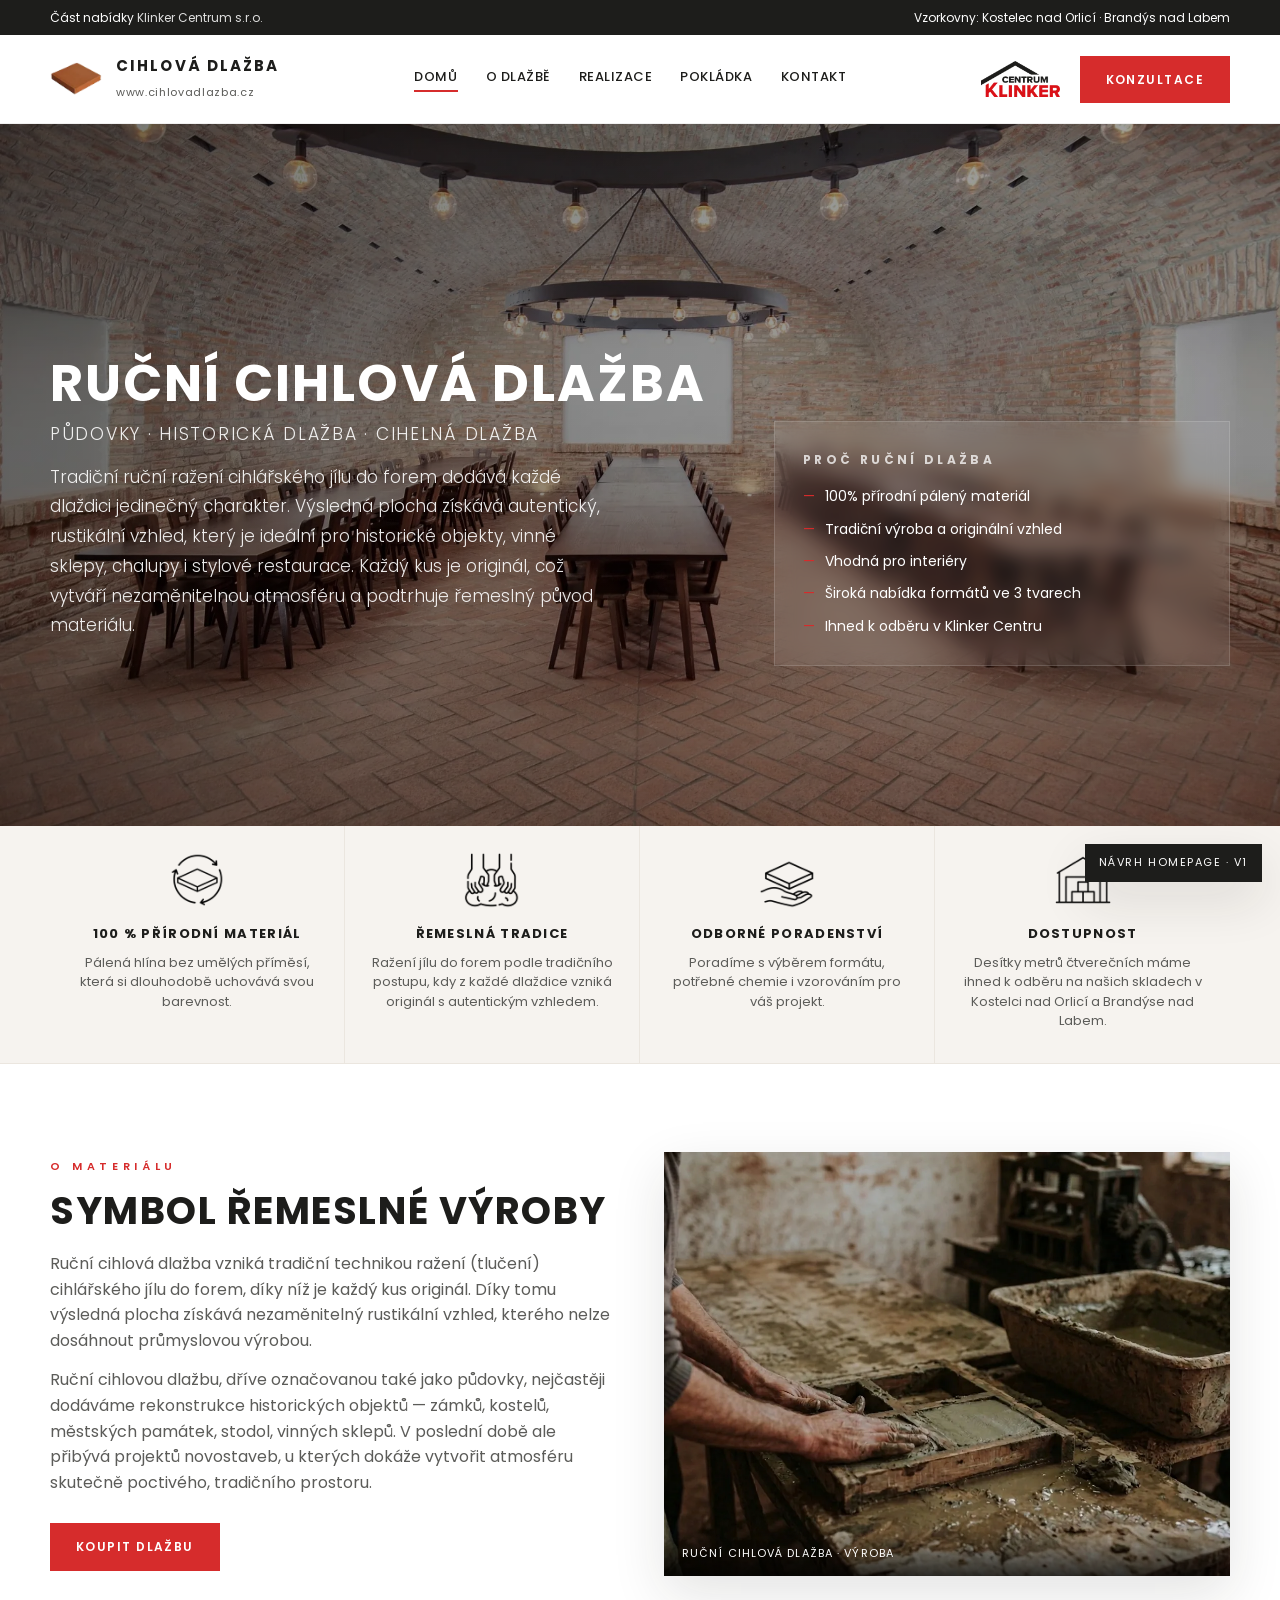
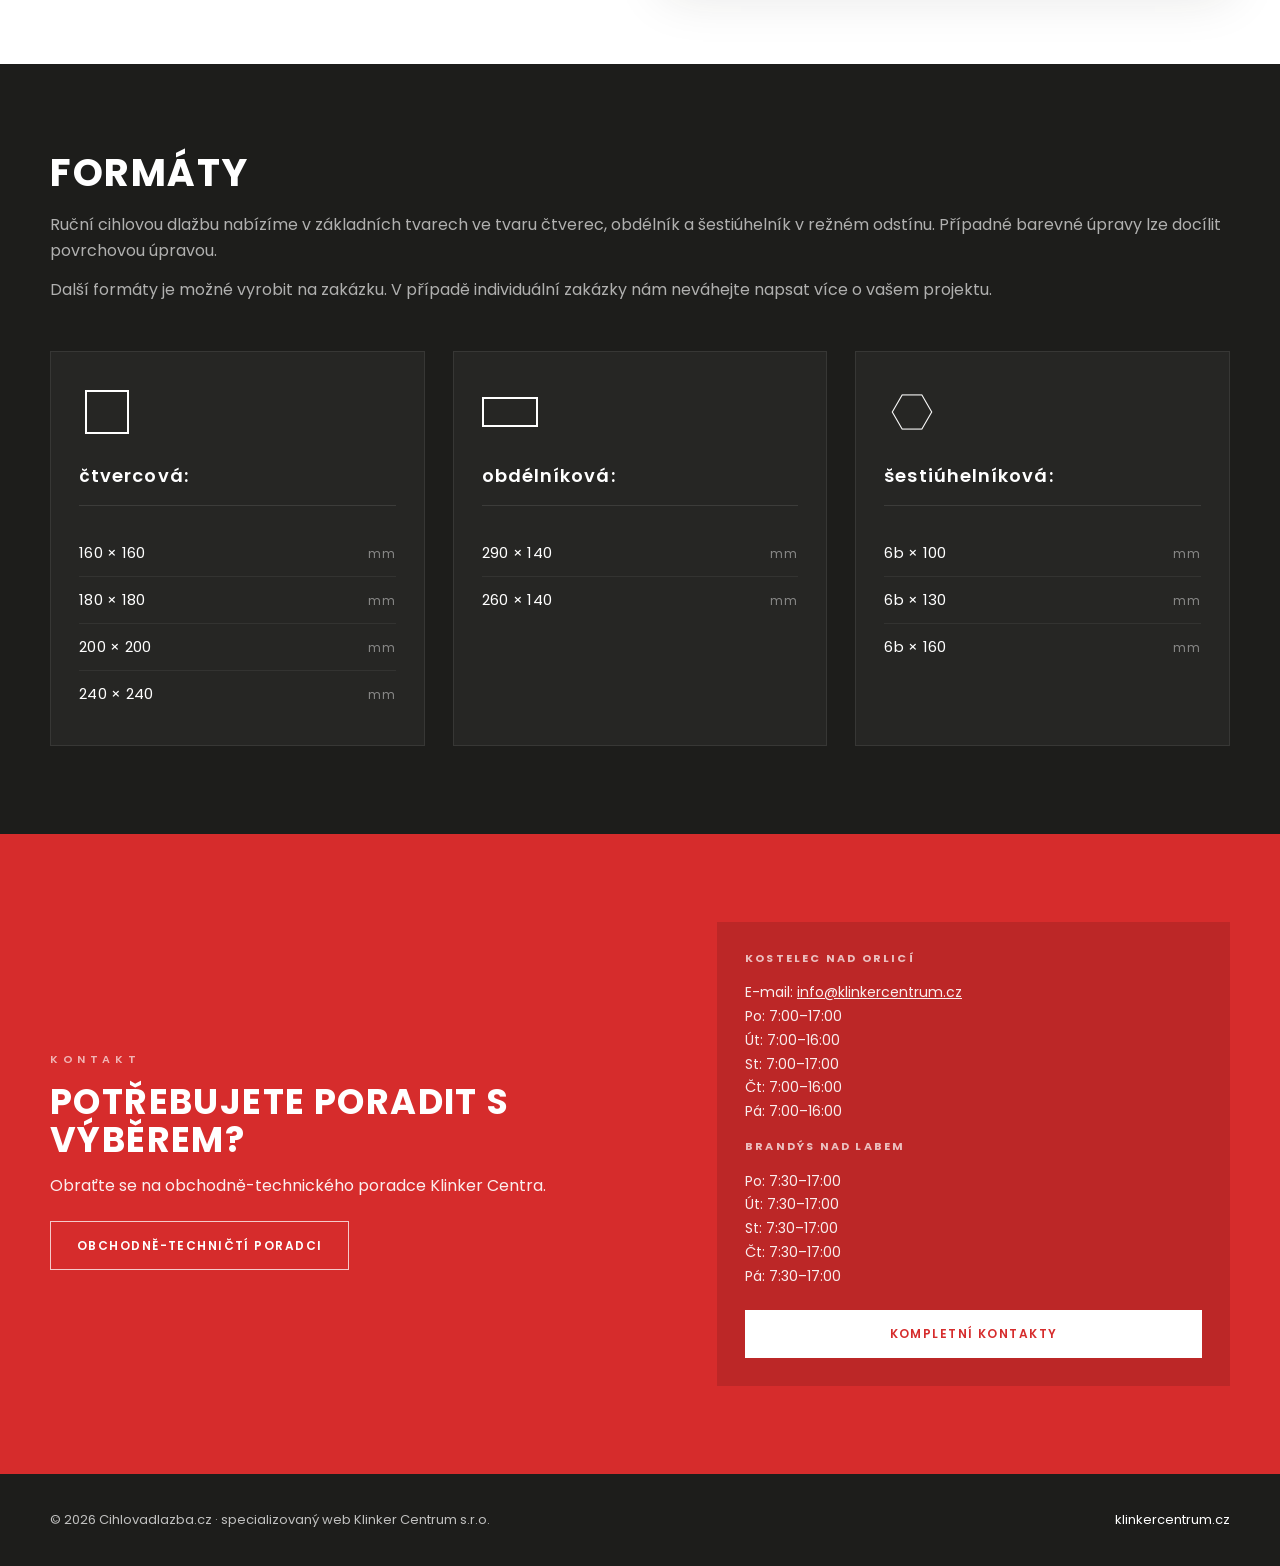
==== index.html @ baedca7f "Add files via upload" ====
<!DOCTYPE html>
<html lang="cs">
<head>
  <meta charset="UTF-8" />
  <meta name="viewport" content="width=device-width, initial-scale=1" />
  <title>Cihlová dlažba | Ruční cihlová dlažba – Klinker Centrum</title>
  <link rel="preconnect" href="https://fonts.gstatic.com" crossorigin />
  <link href="https://fonts.googleapis.com/css2?family=Poppins:wght@300;400;500;600;700&display=swap" rel="stylesheet" />
  <link href="assets/cihlovadlazba/site.css" rel="stylesheet" />
</head>
<body>

  <div class="mockup-badge">Návrh homepage · v1</div>

  <div class="topbar">
    <div class="wrap">
      <span>Část nabídky <a href="https://www.klinkercentrum.cz/" target="_blank" rel="noopener">Klinker Centrum s.r.o.</a></span>
      <span>Vzorkovny: Kostelec nad Orlicí · Brandýs nad Labem</span>
    </div>
  </div>

  <header class="site-header">
    <div class="wrap header-inner">
      <a href="index.html" class="brand">
        <div class="brand-mark">
          <img src="assets/cihlovadlazba/ikony/ikona_vlevo_nahore.webp" alt="" width="52" height="52" />
        </div>
        <div class="brand-text">
          <strong>Cihlová dlažba</strong>
          <small>www.cihlovadlazba.cz</small>
        </div>
      </a>
      <nav class="main-nav" aria-label="Hlavní navigace">
        <a href="index.html" class="active">Domů</a>
        <a href="#o-dlazbe">O dlažbě</a>
        <a href="realizace.html">Realizace</a>
        <a href="pokladka.html">Pokládka</a>
        <a href="https://www.klinkercentrum.cz/kontakt" target="_blank" rel="noopener">Kontakt</a>
      </nav>
      <div class="header-actions">
        <a class="header-logo" href="https://www.klinkercentrum.cz/" target="_blank" rel="noopener">
          <img src="assets/cihlovadlazba/logo-klinkercentrum.webp" alt="Klinker Centrum" width="150" height="36" />
        </a>
        <a class="btn btn-primary" href="https://www.klinkercentrum.cz/kontakt" target="_blank" rel="noopener">Konzultace</a>
      </div>
    </div>
  </header>

  <section class="hero">
    <div class="hero-bg" aria-hidden="true"></div>
    <div class="wrap hero-content">
      <div class="hero-grid">
        <h1 class="catalog-title hero-grid-title">Ruční cihlová dlažba</h1>
        <div class="hero-body">
          <p class="hero-subtitle">Půdovky · historická dlažba · cihelná dlažba</p>
          <p class="hero-lead">
            Tradiční ruční ražení cihlářského jílu do forem dodává každé dlaždici jedinečný charakter.
            Výsledná plocha získává autentický, rustikální vzhled, který je ideální pro historické objekty,
            vinné sklepy, chalupy i stylové restaurace. Každý kus je originál, což vytváří nezaměnitelnou
            atmosféru a podtrhuje řemeslný původ materiálu.
          </p>
        </div>
        <aside class="hero-card">
          <h3>Proč ruční dlažba</h3>
          <ul>
            <li>100% přírodní pálený materiál</li>
            <li>Tradiční výroba a originální vzhled</li>
            <li>Vhodná pro interiéry</li>
            <li>Široká nabídka formátů ve 3 tvarech</li>
            <li>Ihned k odběru v Klinker Centru</li>
          </ul>
        </aside>
      </div>
    </div>
  </section>

  <div class="usp">
    <div class="wrap usp-grid">
      <div class="usp-item">
        <div class="usp-icon" aria-hidden="true">
          <img src="assets/cihlovadlazba/ikony/ikona_prirodni_material.webp" alt="" width="56" height="56" />
        </div>
        <strong>100 % přírodní materiál</strong>
        <p>Pálená hlína bez umělých příměsí, která si dlouhodobě uchovává svou barevnost.</p>
      </div>
      <div class="usp-item">
        <div class="usp-icon" aria-hidden="true">
          <img src="assets/cihlovadlazba/ikony/ikona_remeslna_vyroba.webp" alt="" width="56" height="56" />
        </div>
        <strong>Řemeslná tradice</strong>
        <p>Ražení jílu do forem podle tradičního postupu, kdy z každé dlaždice vzniká originál s autentickým vzhledem.</p>
      </div>
      <div class="usp-item">
        <div class="usp-icon" aria-hidden="true">
          <img src="assets/cihlovadlazba/ikony/ikona_poradenstvi.webp" alt="" width="56" height="56" />
        </div>
        <strong>Odborné poradenství</strong>
        <p>Poradíme s výběrem formátu, potřebné chemie i vzorováním pro váš projekt.</p>
      </div>
      <div class="usp-item">
        <div class="usp-icon" aria-hidden="true">
          <img src="assets/cihlovadlazba/ikony/ikona_dostupnost.webp" alt="" width="56" height="56" />
        </div>
        <strong>Dostupnost</strong>
        <p>Desítky metrů čtverečních máme ihned k odběru na našich skladech v Kostelci nad Orlicí a Brandýse nad Labem.</p>
      </div>
    </div>
  </div>

  <section id="o-dlazbe">
    <div class="wrap split">
      <div>
        <p class="catalog-label">O materiálu</p>
        <h2 class="catalog-title" style="font-size: clamp(1.6rem, 3vw, 2.4rem);">
          Symbol řemeslné výroby
        </h2>
        <p style="margin-top: 20px; color: var(--muted); font-size: 16px;">
          Ruční cihlová dlažba vzniká tradiční technikou ražení (tlučení) cihlářského jílu do forem,
          díky níž je každý kus originál. Díky tomu výsledná plocha získává nezaměnitelný rustikální
          vzhled, kterého nelze dosáhnout průmyslovou výrobou.
        </p>
        <p style="margin-top: 14px; color: var(--muted); font-size: 16px;">
          Ruční cihlovou dlažbu, dříve označovanou také jako půdovky, nejčastěji dodáváme
          rekonstrukce historických objektů — zámků, kostelů, městských památek, stodol, vinných sklepů.
          V poslední době ale přibývá projektů novostaveb, u kterých dokáže vytvořit atmosféru skutečně
          poctivého, tradičního prostoru.
        </p>
        <a class="btn btn-primary" href="https://www.klinkercentrum.cz/historicka-dlazba" target="_blank" rel="noopener" style="margin-top: 28px;">
          Koupit dlažbu
        </a>
      </div>
      <figure class="photo-frame">
        <img src="assets/cihlovadlazba/o-dlazbe/vyroba_cihlovas_dlazba_1.webp" alt="Výroba ruční cihlové dlažby" />
        <figcaption>Ruční cihlová dlažba · výroba</figcaption>
      </figure>
    </div>
  </section>

  <section class="formats" id="formaty">
    <div class="wrap">
      <div class="section-head">
        <h2 class="catalog-title" style="font-size: clamp(1.6rem, 3vw, 2.4rem);">
          Formáty
        </h2>
        <p style="color: rgba(255,255,255,0.65);">
          Ruční cihlovou dlažbu nabízíme v základních tvarech ve tvaru čtverec, obdélník a šestiúhelník
          v režném odstínu. Případné barevné úpravy lze docílit povrchovou úpravou.
        </p>
        <p style="color: rgba(255,255,255,0.65); margin-top: 14px;">
          Další formáty je možné vyrobit na zakázku. V případě individuální zakázky nám neváhejte napsat
          více o vašem projektu.
        </p>
      </div>
      <div class="format-groups">
        <article class="format-group">
          <div class="format-shape-wrap" aria-hidden="true">
            <div class="format-shape format-shape--square"></div>
          </div>
          <h3 class="format-group-title">Čtvercová</h3>
          <ul class="format-sizes">
            <li><span class="dim">160 × 160</span><span class="unit">mm</span></li>
            <li><span class="dim">180 × 180</span><span class="unit">mm</span></li>
            <li><span class="dim">200 × 200</span><span class="unit">mm</span></li>
            <li><span class="dim">240 × 240</span><span class="unit">mm</span></li>
          </ul>
        </article>
        <article class="format-group">
          <div class="format-shape-wrap" aria-hidden="true">
            <div class="format-shape format-shape--rect"></div>
          </div>
          <h3 class="format-group-title">Obdélníková</h3>
          <ul class="format-sizes">
            <li><span class="dim">290 × 140</span><span class="unit">mm</span></li>
            <li><span class="dim">260 × 140</span><span class="unit">mm</span></li>
          </ul>
        </article>
        <article class="format-group">
          <div class="format-shape-wrap" aria-hidden="true">
            <img class="format-shape format-shape--hex" src="assets/cihlovadlazba/formaty/sestiuhelnik.webp" alt="" width="44" height="44" />
          </div>
          <h3 class="format-group-title">Šestiúhelníková</h3>
          <ul class="format-sizes">
            <li><span class="dim">6b × 100</span><span class="unit">mm</span></li>
            <li><span class="dim">6b × 130</span><span class="unit">mm</span></li>
            <li><span class="dim">6b × 160</span><span class="unit">mm</span></li>
          </ul>
        </article>
      </div>
    </div>
  </section>

  <section class="contact-band" id="kontakt">
    <div class="wrap contact-grid">
      <div>
        <p class="catalog-label" style="color: rgba(255,255,255,0.7);">Kontakt</p>
        <h2 class="catalog-title" style="font-size: clamp(1.6rem, 3vw, 2.2rem);">
          Potřebujete poradit s výběrem?
        </h2>
        <p>Obraťte se na obchodně-technického poradce Klinker Centra.</p>
        <a class="btn btn-outline" href="https://www.klinkercentrum.cz/kontakt" target="_blank" rel="noopener">
          Obchodně-techničtí poradci
        </a>
      </div>
      <div class="contact-box">
        <div class="contact-location">
          <strong>Kostelec nad Orlicí</strong>
          <p class="contact-hours">
            E-mail: <a href="mailto:info@klinkercentrum.cz">info@klinkercentrum.cz</a><br />
            Po: 7:00–17:00<br />
            Út: 7:00–16:00<br />
            St: 7:00–17:00<br />
            Čt: 7:00–16:00<br />
            Pá: 7:00–16:00
          </p>
        </div>
        <div class="contact-location">
          <strong>Brandýs nad Labem</strong>
          <p class="contact-hours">
            Po: 7:30–17:00<br />
            Út: 7:30–17:00<br />
            St: 7:30–17:00<br />
            Čt: 7:30–17:00<br />
            Pá: 7:30–17:00
          </p>
        </div>
        <a class="btn btn-primary" href="https://www.klinkercentrum.cz/kontakt" target="_blank" rel="noopener">
          Kompletní kontakty
        </a>
      </div>
    </div>
  </section>

  <footer>
    <div class="wrap footer-inner">
      <span>© 2026 Cihlovadlazba.cz · specializovaný web Klinker Centrum s.r.o.</span>
      <a href="https://www.klinkercentrum.cz/" target="_blank" rel="noopener">klinkercentrum.cz</a>
    </div>
  </footer>

</body>
</html>
---- assets/cihlovadlazba/site.css ----
:root {
      --ink: #1d1d1b;
      --red: #d62c2c;
      --red-dark: #b82424;
      --brick: #654321;
      --warm: #f6f3ef;
      --sand: #ebe6df;
      --muted: #5c5c59;
      --white: #ffffff;
      --shadow: 0 18px 50px rgba(29, 29, 27, 0.12);
      --radius: 4px;
    }

    * { box-sizing: border-box; margin: 0; padding: 0; }

    body {
      font-family: "Poppins", system-ui, sans-serif;
      color: var(--ink);
      background: var(--white);
      line-height: 1.6;
    }

    img { display: block; max-width: 100%; }

    a { color: inherit; text-decoration: none; }

    .wrap { width: min(1180px, calc(100% - 40px)); margin: 0 auto; }

    /* —— Katalog: rozestupy v nadpisech —— */
    .catalog-label {
      font-size: 11px;
      font-weight: 600;
      letter-spacing: 0.42em;
      text-transform: uppercase;
      color: var(--red);
      margin-bottom: 14px;
    }

    .catalog-title {
      font-size: clamp(2rem, 4vw, 3.2rem);
      font-weight: 700;
      line-height: 1.08;
      letter-spacing: 0.04em;
      text-transform: uppercase;
    }

    .catalog-title span {
      display: block;
      font-weight: 300;
      letter-spacing: 0.18em;
      font-size: 0.42em;
      margin-top: 10px;
      color: var(--muted);
      text-transform: uppercase;
    }

    /* —— Header —— */
    .topbar {
      background: var(--ink);
      color: var(--white);
      font-size: 12px;
      padding: 8px 0;
    }

    .topbar .wrap {
      display: flex;
      justify-content: space-between;
      align-items: center;
      gap: 16px;
      flex-wrap: wrap;
    }

    .topbar a { opacity: 0.85; }
    .topbar a:hover { opacity: 1; color: #fff; }

    header.site-header {
      position: sticky;
      top: 0;
      z-index: 100;
      background: rgba(255,255,255,0.96);
      backdrop-filter: blur(8px);
      border-bottom: 1px solid rgba(0,0,0,0.06);
    }

    .header-inner {
      display: flex;
      align-items: center;
      justify-content: space-between;
      gap: 24px;
      padding: 18px 0;
    }

    .brand {
      display: flex;
      align-items: center;
      gap: 14px;
    }

    .brand-mark {
      width: 52px;
      height: 52px;
      flex-shrink: 0;
    }

    .brand-mark img {
      width: 100%;
      height: 100%;
      display: block;
      object-fit: contain;
    }

    .brand-text strong {
      display: block;
      font-size: 15px;
      letter-spacing: 0.14em;
      text-transform: uppercase;
    }

    .brand-text small {
      font-size: 11px;
      color: var(--muted);
      letter-spacing: 0.06em;
    }

    nav.main-nav {
      display: flex;
      gap: 28px;
      font-size: 13px;
      font-weight: 500;
      letter-spacing: 0.04em;
      text-transform: uppercase;
    }

    nav.main-nav a {
      position: relative;
      padding-bottom: 4px;
    }

    nav.main-nav a.active::after,
    nav.main-nav a:hover::after {
      content: "";
      position: absolute;
      left: 0;
      right: 0;
      bottom: 0;
      height: 2px;
      background: var(--red);
    }

    .header-actions {
      display: flex;
      align-items: center;
      gap: 20px;
      flex-shrink: 0;
    }

    .header-logo {
      display: block;
      line-height: 0;
      transition: opacity 0.2s;
    }

    .header-logo:hover { opacity: 0.85; }

    .header-logo img {
      height: 36px;
      width: auto;
      display: block;
    }

    .btn {
      display: inline-flex;
      align-items: center;
      justify-content: center;
      gap: 8px;
      padding: 14px 26px;
      font-size: 12px;
      font-weight: 600;
      letter-spacing: 0.12em;
      text-transform: uppercase;
      border: none;
      cursor: pointer;
      transition: transform 0.2s, background 0.2s;
    }

    .btn:hover { transform: translateY(-1px); }

    .btn-primary {
      background: var(--red);
      color: var(--white);
    }

    .btn-primary:hover { background: var(--red-dark); }

    .btn-outline {
      background: transparent;
      color: var(--white);
      border: 1px solid rgba(255,255,255,0.55);
    }

    .btn-outline:hover { background: rgba(255,255,255,0.08); }

    /* —— Hero —— */
    .hero {
      position: relative;
      min-height: 78vh;
      display: grid;
      align-items: end;
      color: var(--white);
      overflow: hidden;
    }

    .hero-bg {
      position: absolute;
      inset: 0;
      background:
        linear-gradient(110deg, rgba(0,0,0,0.35) 0%, rgba(0,0,0,0.15) 55%, rgba(0,0,0,0.05) 100%),
        linear-gradient(rgba(0,0,0,0.3), rgba(0,0,0,0.3)),
        url("hero/dlazba_valtice_hero.webp") center bottom / cover no-repeat;
    }

    .hero-content {
      position: relative;
      z-index: 1;
      padding: 80px 0 72px;
    }

    .hero-grid {
      display: grid;
      grid-template-columns: 1.2fr 0.8fr;
      grid-template-rows: auto auto;
      column-gap: 40px;
      row-gap: 10px;
      align-items: start;
    }

    .hero-grid-title {
      grid-column: 1;
      grid-row: 1;
    }

    .hero-body {
      grid-column: 1;
      grid-row: 2;
    }

    .hero-subtitle {
      margin: 0;
      font-weight: 300;
      text-transform: uppercase;
      color: rgba(255, 255, 255, 0.9);
      font-size: clamp(13px, 1.35vw, 18px);
      letter-spacing: 0.1em;
      white-space: nowrap;
    }

    .hero-lead {
      max-width: 560px;
      margin: 14px 0 0;
      font-size: 17px;
      font-weight: 300;
      line-height: 1.75;
      color: rgba(255,255,255,0.9);
    }

    .hero-card {
      grid-column: 2;
      grid-row: 2;
      align-self: start;
      background: rgba(255,255,255,0.08);
      border: 1px solid rgba(255,255,255,0.14);
      backdrop-filter: blur(10px);
      padding: 28px;
    }

    .hero-card h3 {
      font-size: 12px;
      letter-spacing: 0.28em;
      text-transform: uppercase;
      margin-bottom: 16px;
      color: rgba(255,255,255,0.75);
    }

    .hero-card ul {
      list-style: none;
      display: grid;
      gap: 10px;
      font-size: 14px;
    }

    .hero-card li::before {
      content: "—";
      color: var(--red);
      margin-right: 10px;
    }

    .hero-actions {
      display: flex;
      gap: 14px;
      flex-wrap: wrap;
      margin-top: 30px;
    }

    .credit {
      margin-top: 18px;
      font-size: 11px;
      letter-spacing: 0.08em;
      text-transform: uppercase;
      color: rgba(255,255,255,0.55);
    }

    /* —— USP strip —— */
    .usp {
      background: var(--warm);
      border-bottom: 1px solid var(--sand);
    }

    .usp-grid {
      display: grid;
      grid-template-columns: repeat(4, 1fr);
      grid-template-rows: 80px auto 1fr;
      gap: 0;
    }

    .usp-item {
      display: grid;
      grid-template-rows: subgrid;
      grid-row: span 3;
      padding: 32px 24px;
      border-right: 1px solid var(--sand);
      text-align: center;
      gap: 8px;
    }

    .usp-item:last-child { border-right: none; }

    .usp-icon {
      width: 56px;
      height: 56px;
      display: flex;
      align-items: center;
      justify-content: center;
      justify-self: center;
      align-self: center;
    }

    .usp-icon img {
      width: 100%;
      height: 100%;
      display: block;
      object-fit: contain;
    }

    .usp-item strong {
      display: block;
      font-size: 13px;
      letter-spacing: 0.1em;
      text-transform: uppercase;
      align-self: start;
      margin-top: 14px;
    }

    .usp-item p {
      font-size: 13px;
      color: var(--muted);
      line-height: 1.5;
      margin: 0;
      align-self: start;
    }

    /* —— Sections —— */
    section { padding: 88px 0; }

    .section-head {
      max-width: 720px;
      margin-bottom: 48px;
    }

    .section-head p {
      margin-top: 18px;
      color: var(--muted);
      font-size: 16px;
    }

    .split {
      display: grid;
      grid-template-columns: 1fr 1fr;
      gap: 48px;
      align-items: center;
    }

    .photo-frame {
      position: relative;
      box-shadow: var(--shadow);
    }

    .photo-frame img { width: 100%; aspect-ratio: 4/3; object-fit: cover; }

    .photo-frame figcaption {
      position: absolute;
      left: 0;
      right: 0;
      bottom: 0;
      padding: 14px 18px;
      background: linear-gradient(transparent, rgba(0,0,0,0.72));
      color: #fff;
      font-size: 11px;
      letter-spacing: 0.1em;
      text-transform: uppercase;
    }

    /* —— Katalog: produktové dlaždice —— */
    .formats {
      background: var(--ink);
      color: var(--white);
    }

    .formats .section-head {
      max-width: none;
    }

    .format-groups {
      display: grid;
      grid-template-columns: repeat(3, 1fr);
      gap: 28px;
    }

    .format-group {
      background: rgba(255,255,255,0.04);
      border: 1px solid rgba(255,255,255,0.08);
      padding: 32px 28px 28px;
      transition: border-color 0.2s, transform 0.2s;
    }

    .format-group:hover {
      border-color: rgba(214, 44, 44, 0.45);
      transform: translateY(-3px);
    }

    .format-shape-wrap {
      width: 56px;
      height: 56px;
      margin-bottom: 22px;
      display: flex;
      align-items: center;
      justify-content: center;
      flex-shrink: 0;
    }

    .format-shape {
      border: 2px solid #fff;
      box-sizing: border-box;
    }

    .format-shape--square { width: 44px; height: 44px; }

    .format-shape--rect { width: 56px; height: 30px; }

    .format-shape--hex {
      width: 44px;
      height: 44px;
      border: none;
      background: none;
      object-fit: contain;
      display: block;
    }

    .format-group-title {
      font-size: 18px;
      font-weight: 600;
      letter-spacing: 0.06em;
      text-transform: lowercase;
      margin-bottom: 24px;
      padding-bottom: 14px;
      border-bottom: 1px solid rgba(255,255,255,0.1);
    }

    .format-group-title::after {
      content: ":";
    }

    .format-sizes {
      list-style: none;
      display: grid;
      gap: 0;
    }

    .format-sizes li {
      display: flex;
      align-items: baseline;
      justify-content: space-between;
      gap: 12px;
      padding: 11px 0;
      border-bottom: 1px solid rgba(255,255,255,0.06);
      font-size: 15px;
      font-weight: 400;
      letter-spacing: 0.02em;
    }

    .format-sizes li:last-child { border-bottom: none; }

    .format-sizes .dim {
      font-variant-numeric: tabular-nums;
    }

    .format-sizes .unit {
      font-size: 12px;
      color: rgba(255,255,255,0.45);
      letter-spacing: 0.08em;
    }

    /* —— Realizace —— */
    .gallery-stack {
      display: flex;
      flex-direction: column;
      gap: 56px;
    }

    .gallery-group-title {
      font-size: 13px;
      font-weight: 600;
      letter-spacing: 0.12em;
      text-transform: uppercase;
      color: var(--red);
      margin-bottom: 20px;
      max-width: 900px;
      line-height: 1.5;
    }

    .gallery {
      display: grid;
      grid-template-columns: repeat(12, 1fr);
      gap: 16px;
    }

    .gallery-item {
      position: relative;
      overflow: hidden;
      background: var(--sand);
      grid-column: span 4;
      min-height: 280px;
      cursor: pointer;
    }

    .gallery-item.featured {
      grid-column: span 7;
      min-height: 380px;
    }

    .gallery-item.featured + .gallery-item {
      grid-column: span 5;
      min-height: 380px;
    }

    .gallery:not(:has(.gallery-item:nth-child(2))) .gallery-item {
      grid-column: span 12;
      min-height: 420px;
      max-height: 520px;
    }

    .gallery-item img {
      width: 100%;
      height: 100%;
      object-fit: cover;
      transition: transform 0.5s ease;
    }

    .gallery-item:hover img { transform: scale(1.04); }

    .gallery-item .label {
      display: none;
    }

    /* —— Lightbox (realizace) —— */
    body.lightbox-open {
      overflow: hidden;
    }

    .lightbox {
      position: fixed;
      inset: 0;
      z-index: 1000;
      display: flex;
      align-items: center;
      justify-content: center;
      padding: 48px 88px;
      background: rgba(29, 29, 27, 0.94);
    }

    .lightbox[hidden] {
      display: none;
    }

    .lightbox__stage {
      display: flex;
      flex-direction: column;
      align-items: center;
      gap: 16px;
      max-width: min(1200px, 100%);
      width: 100%;
    }

    .lightbox__image {
      display: block;
      max-width: 100%;
      max-height: calc(100vh - 160px);
      width: auto;
      height: auto;
      object-fit: contain;
      box-shadow: 0 24px 64px rgba(0, 0, 0, 0.35);
    }

    .lightbox__caption {
      margin: 0;
      max-width: 900px;
      color: rgba(255, 255, 255, 0.88);
      font-size: 13px;
      font-weight: 500;
      letter-spacing: 0.08em;
      line-height: 1.5;
      text-align: center;
      text-transform: uppercase;
    }

    .lightbox__counter {
      color: rgba(255, 255, 255, 0.45);
      font-size: 12px;
      letter-spacing: 0.1em;
      text-align: center;
    }

    .lightbox__close,
    .lightbox__nav {
      position: absolute;
      border: none;
      background: rgba(255, 255, 255, 0.08);
      color: #fff;
      cursor: pointer;
      transition: background 0.2s, color 0.2s;
    }

    .lightbox__close:hover,
    .lightbox__nav:hover:not(:disabled) {
      background: rgba(214, 44, 44, 0.85);
    }

    .lightbox__close {
      top: 20px;
      right: 20px;
      width: 44px;
      height: 44px;
      font-size: 28px;
      line-height: 1;
    }

    .lightbox__nav {
      top: 50%;
      transform: translateY(-50%);
      width: 52px;
      height: 52px;
      font-size: 32px;
      line-height: 1;
    }

    .lightbox__nav--prev { left: 20px; }
    .lightbox__nav--next { right: 20px; }

    .lightbox__nav:disabled {
      opacity: 0.25;
      cursor: default;
    }

    @media (max-width: 720px) {
      .lightbox {
        padding: 72px 16px 24px;
      }

      .lightbox__nav {
        top: auto;
        bottom: 20px;
        transform: none;
        width: 48px;
        height: 48px;
      }

      .lightbox__nav--prev { left: 16px; }
      .lightbox__nav--next { right: 16px; }

      .lightbox__image {
        max-height: calc(100vh - 220px);
      }
    }

    /* —— Postup —— */
    .steps {
      background: var(--warm);
    }

    .step-list {
      display: grid;
      grid-template-columns: repeat(3, 1fr);
      gap: 22px;
      counter-reset: step;
    }

    .step {
      background: var(--white);
      padding: 28px;
      border-top: 3px solid var(--red);
      box-shadow: 0 8px 24px rgba(29,29,27,0.05);
    }

    .step::before {
      counter-increment: step;
      content: counter(step, decimal-leading-zero);
      display: block;
      font-size: 28px;
      font-weight: 700;
      color: var(--red);
      margin-bottom: 12px;
      letter-spacing: 0.06em;
    }

    .step h4 {
      font-size: 14px;
      letter-spacing: 0.08em;
      text-transform: uppercase;
      margin-bottom: 10px;
    }

    .step p {
      font-size: 14px;
      color: var(--muted);
    }

    /* —— Kontakt —— */
    .contact-band {
      background: var(--red);
      color: var(--white);
    }

    .contact-grid {
      display: grid;
      grid-template-columns: 1.1fr 0.9fr;
      gap: 40px;
      align-items: center;
    }

    .contact-grid p { opacity: 0.92; margin-top: 14px; }

    .contact-band .btn-outline {
      margin-top: 22px;
      color: var(--white);
      border-color: rgba(255, 255, 255, 0.75);
    }

    .contact-band .btn-outline:hover {
      background: rgba(255, 255, 255, 0.12);
    }

    .contact-box {
      background: rgba(0,0,0,0.12);
      padding: 28px;
      display: grid;
      gap: 14px;
      font-size: 14px;
    }

    .contact-box strong {
      display: block;
      font-size: 11px;
      letter-spacing: 0.2em;
      text-transform: uppercase;
      opacity: 0.7;
      margin-bottom: 4px;
    }

    .contact-box .btn-primary {
      background: var(--white);
      color: var(--red);
      margin-top: 8px;
    }

    .contact-hours {
      margin-top: 8px;
      line-height: 1.7;
      opacity: 0.95;
    }

    .contact-hours a {
      color: inherit;
      text-decoration: underline;
    }

    /* —— Footer —— */
    footer {
      background: var(--ink);
      color: rgba(255,255,255,0.72);
      padding: 36px 0;
      font-size: 13px;
    }

    .footer-inner {
      display: flex;
      justify-content: space-between;
      align-items: center;
      gap: 20px;
      flex-wrap: wrap;
    }

    .footer-inner a { color: #fff; }

    .mockup-badge {
      position: fixed;
      right: 18px;
      bottom: 18px;
      background: var(--ink);
      color: #fff;
      font-size: 11px;
      letter-spacing: 0.14em;
      text-transform: uppercase;
      padding: 10px 14px;
      z-index: 200;
      box-shadow: var(--shadow);
    }

    @media (max-width: 960px) {
      nav.main-nav { display: none; }
      .hero-grid, .split, .contact-grid, .usp-grid, .format-groups, .step-list { grid-template-columns: 1fr; }
      .hero-grid-title,
      .hero-body,
      .hero-card {
        grid-column: 1;
      }
      .hero-grid-title { grid-row: 1; }
      .hero-body { grid-row: 2; }
      .hero-card { grid-row: 3; }
      .hero-lead { margin-top: 14px; }
      .usp-item {
        display: block;
        grid-row: auto;
        border-right: none;
        border-bottom: 1px solid var(--sand);
      }

      .usp-grid {
        grid-template-rows: none;
      }

      .usp-icon {
        margin: 0 auto 22px;
      }
      .g1, .g2, .g3, .g4, .g5,
      .gallery-item,
      .gallery-item.featured,
      .gallery-item.featured + .gallery-item,
      .gallery:not(:has(.gallery-item:nth-child(2))) .gallery-item {
        grid-column: span 12;
        min-height: 240px;
        max-height: none;
      }
      section { padding: 64px 0; }
    }
  

/* —— Podstránky —— */
.page-hero {
  background: var(--warm);
  padding: 56px 0 48px;
  border-bottom: 1px solid var(--sand);
}

.page-hero .catalog-title {
  font-size: clamp(1.8rem, 3vw, 2.6rem);
}

.page-hero p {
  margin-top: 16px;
  max-width: 720px;
  color: var(--muted);
  font-size: 16px;
}

.page-content {
  padding: 64px 0 88px;
}

/* —— Pokládka —— */
.guide-intro p {
  margin-bottom: 16px;
  color: var(--muted);
  font-size: 16px;
  line-height: 1.75;
}

.guide-intro p:last-child {
  margin-bottom: 0;
}

.guide-phase {
  margin-top: 48px;
  padding-top: 48px;
  border-top: 1px solid var(--sand);
}

.guide-phase h2 {
  font-size: clamp(1.35rem, 2.2vw, 1.75rem);
  font-weight: 600;
  letter-spacing: 0.02em;
  margin-bottom: 20px;
}

.guide-phase-num {
  display: block;
  font-size: 13px;
  font-weight: 600;
  letter-spacing: 0.14em;
  text-transform: uppercase;
  color: var(--red);
  margin-bottom: 10px;
}

.guide-phase h3 {
  font-size: 13px;
  font-weight: 600;
  letter-spacing: 0.1em;
  text-transform: uppercase;
  margin: 28px 0 10px;
  color: var(--ink);
}

.guide-phase h3:first-of-type {
  margin-top: 0;
}

.guide-phase p {
  font-size: 15px;
  color: var(--muted);
  line-height: 1.75;
  margin-bottom: 14px;
}

.guide-phase p:last-child {
  margin-bottom: 0;
}

.guide-list {
  list-style: none;
  margin: 16px 0;
  display: grid;
  gap: 10px;
}

.guide-list li {
  position: relative;
  padding-left: 18px;
  font-size: 15px;
  color: var(--muted);
  line-height: 1.65;
}

.guide-list li::before {
  content: "";
  position: absolute;
  left: 0;
  top: 0.62em;
  width: 6px;
  height: 6px;
  border-radius: 50%;
  background: var(--red);
}

.guide-note {
  margin-top: 18px;
  padding: 18px 20px;
  background: var(--warm);
  border-left: 3px solid var(--red);
  font-size: 14px;
  color: var(--muted);
  line-height: 1.7;
}

.guide-intro strong,
.guide-phase p strong,
.guide-phase li strong,
.guide-closing p strong,
.guide-note strong {
  font-weight: 600;
  color: var(--ink);
}

.guide-closing {
  margin-top: 48px;
  padding-top: 40px;
  border-top: 1px solid var(--sand);
}

.guide-closing h2 {
  font-size: clamp(1.2rem, 2vw, 1.5rem);
  font-weight: 600;
  margin-bottom: 14px;
}

.guide-closing p {
  font-size: 15px;
  color: var(--muted);
  line-height: 1.75;
  margin-bottom: 14px;
}

.guide-closing a {
  color: var(--red);
  text-decoration: underline;
  text-underline-offset: 3px;
}

.guide-actions {
  display: flex;
  flex-wrap: wrap;
  gap: 12px;
  margin-top: 28px;
}

.guide-actions .btn-outline {
  color: var(--ink);
  border: 1px solid var(--sand);
}

.guide-actions .btn-outline:hover {
  background: var(--warm);
}
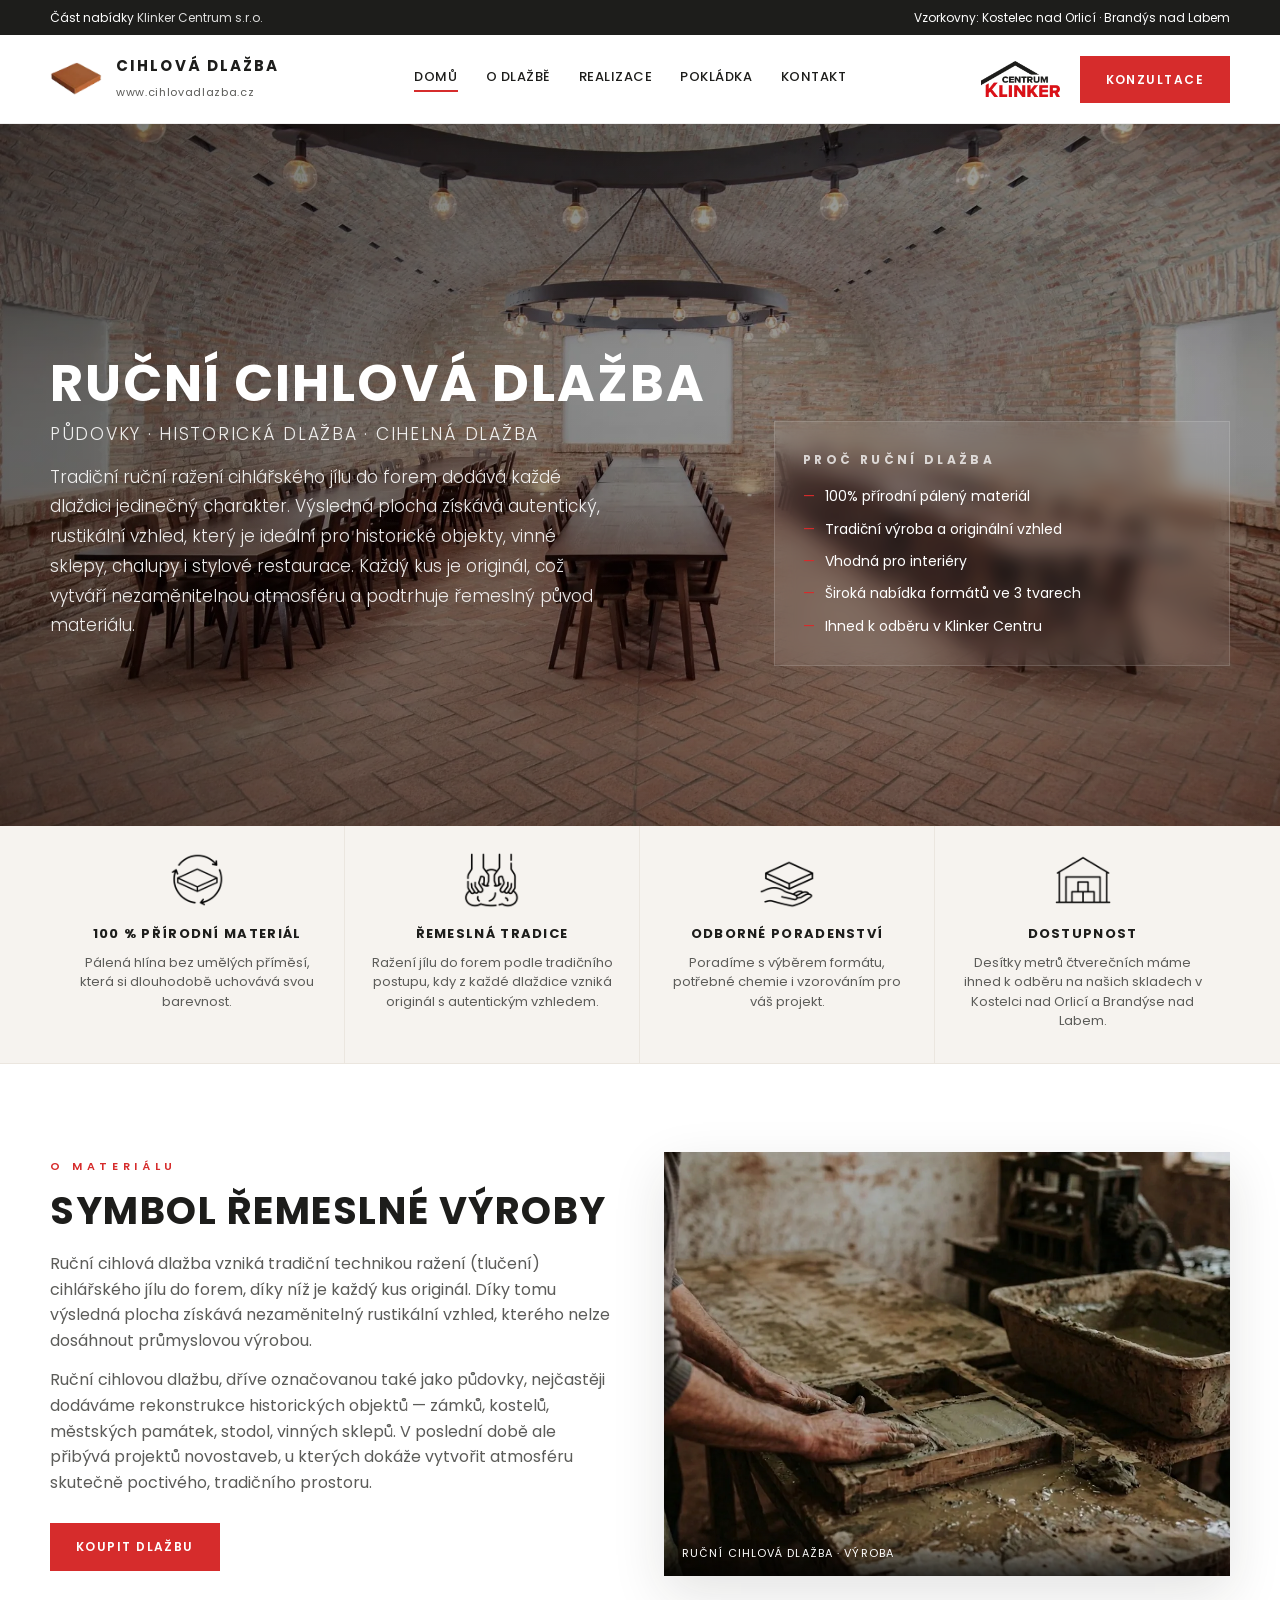
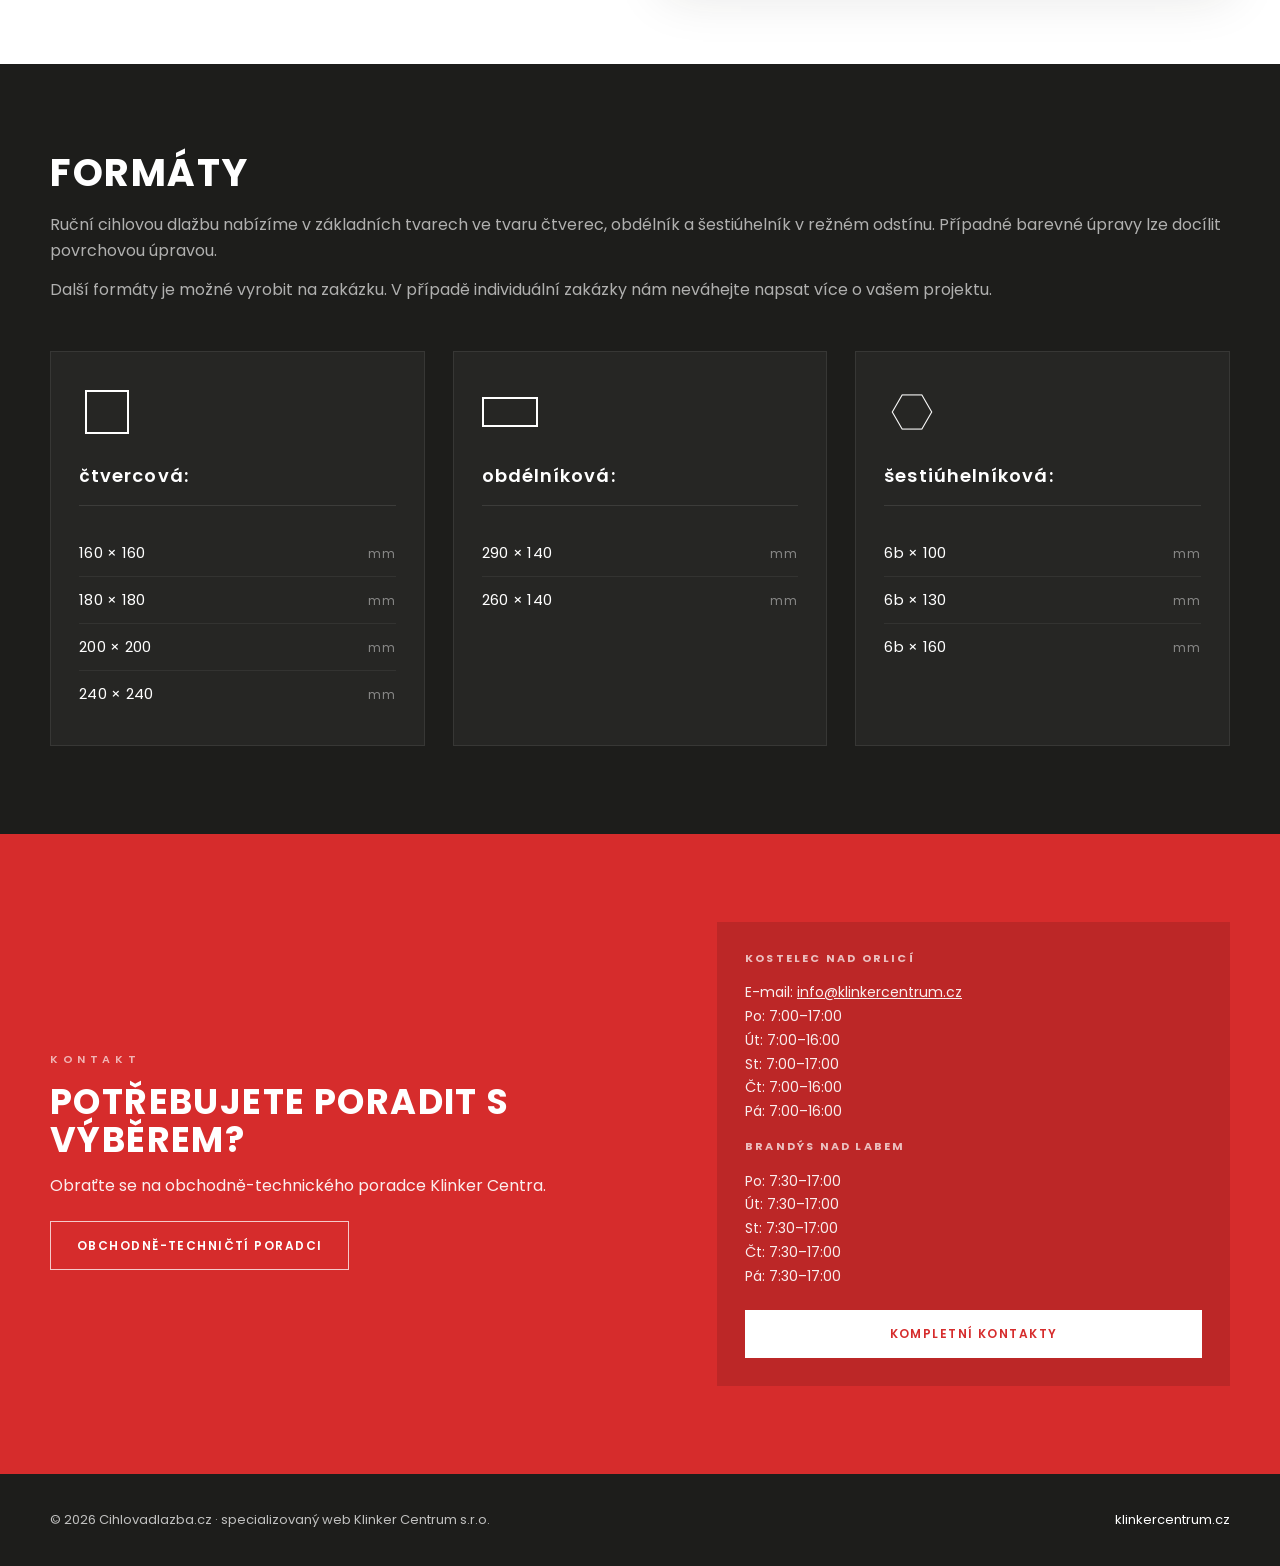
==== commit 5ba43714: "Add files via upload" ====
--- a/index.html
+++ b/index.html
@@ -10,8 +10,6 @@
 </head>
 <body>
 
-  <div class="mockup-badge">Návrh homepage · v1</div>
-
   <div class="topbar">
     <div class="wrap">
       <span>Část nabídky <a href="https://www.klinkercentrum.cz/" target="_blank" rel="noopener">Klinker Centrum s.r.o.</a></span>
@@ -30,7 +28,7 @@
           <small>www.cihlovadlazba.cz</small>
         </div>
       </a>
-      <nav class="main-nav" aria-label="Hlavní navigace">
+      <nav class="main-nav" id="main-nav" aria-label="Hlavní navigace">
         <a href="index.html" class="active">Domů</a>
         <a href="#o-dlazbe">O dlažbě</a>
         <a href="realizace.html">Realizace</a>
@@ -41,7 +39,12 @@
         <a class="header-logo" href="https://www.klinkercentrum.cz/" target="_blank" rel="noopener">
           <img src="assets/cihlovadlazba/logo-klinkercentrum.webp" alt="Klinker Centrum" width="150" height="36" />
         </a>
-        <a class="btn btn-primary" href="https://www.klinkercentrum.cz/kontakt" target="_blank" rel="noopener">Konzultace</a>
+        <a class="btn btn-primary header-cta" href="https://www.klinkercentrum.cz/kontakt" target="_blank" rel="noopener">Konzultace</a>
+        <button type="button" class="nav-toggle" aria-expanded="false" aria-controls="main-nav" aria-label="Otevřít menu">
+          <span class="nav-toggle-bar" aria-hidden="true"></span>
+          <span class="nav-toggle-bar" aria-hidden="true"></span>
+          <span class="nav-toggle-bar" aria-hidden="true"></span>
+        </button>
       </div>
     </div>
   </header>
@@ -237,5 +240,6 @@
     </div>
   </footer>
 
+  <script src="assets/cihlovadlazba/mobile-nav.js"></script>
 </body>
 </html>
--- a/assets/cihlovadlazba/site.css
+++ b/assets/cihlovadlazba/site.css
@@ -169,6 +169,46 @@
       display: block;
     }
 
+    .nav-toggle {
+      display: none;
+      flex-direction: column;
+      justify-content: center;
+      align-items: center;
+      gap: 5px;
+      width: 44px;
+      height: 44px;
+      padding: 0;
+      border: none;
+      background: transparent;
+      cursor: pointer;
+      flex-shrink: 0;
+      -webkit-tap-highlight-color: transparent;
+    }
+
+    .nav-toggle-bar {
+      display: block;
+      width: 22px;
+      height: 2px;
+      background: var(--ink);
+      transition: transform 0.2s ease, opacity 0.2s ease;
+    }
+
+    .site-header.is-open .nav-toggle-bar:nth-child(1) {
+      transform: translateY(7px) rotate(45deg);
+    }
+
+    .site-header.is-open .nav-toggle-bar:nth-child(2) {
+      opacity: 0;
+    }
+
+    .site-header.is-open .nav-toggle-bar:nth-child(3) {
+      transform: translateY(-7px) rotate(-45deg);
+    }
+
+    body.nav-open {
+      overflow: hidden;
+    }
+
     .btn {
       display: inline-flex;
       align-items: center;
@@ -826,7 +866,113 @@
     }
 
     @media (max-width: 960px) {
-      nav.main-nav { display: none; }
+      header.site-header {
+        background: var(--white);
+        backdrop-filter: none;
+        -webkit-backdrop-filter: none;
+      }
+
+      .header-inner {
+        flex-wrap: nowrap;
+        gap: 12px;
+        padding: 12px 0;
+        position: relative;
+        background: var(--white);
+      }
+
+      .brand {
+        flex: 1;
+        min-width: 0;
+        gap: 10px;
+        padding-bottom: 0;
+        position: relative;
+        z-index: 2;
+      }
+
+      .brand-text strong {
+        font-size: 13px;
+        color: var(--ink);
+      }
+
+      .brand-text small {
+        font-size: 10px;
+        color: var(--muted);
+      }
+
+      .brand-mark {
+        width: 44px;
+        height: 44px;
+      }
+
+      .header-actions {
+        gap: 8px;
+        padding-bottom: 0;
+        position: relative;
+        z-index: 2;
+        background: var(--white);
+      }
+
+      .header-actions .header-cta {
+        display: none;
+      }
+
+      .header-logo img {
+        height: 30px;
+      }
+
+      .nav-toggle {
+        display: flex;
+      }
+
+      nav.main-nav {
+        display: none;
+        position: absolute;
+        top: 100%;
+        left: 0;
+        right: 0;
+        flex: none;
+        flex-direction: column;
+        gap: 0;
+        width: 100%;
+        margin: 0;
+        padding: 8px 0 16px;
+        background: var(--white);
+        border-top: 1px solid var(--sand);
+        box-shadow: 0 12px 24px rgba(29, 29, 27, 0.1);
+        z-index: 1;
+        font-size: 14px;
+      }
+
+      .site-header.is-open {
+        background: var(--white);
+        box-shadow: 0 8px 24px rgba(29, 29, 27, 0.08);
+      }
+
+      .site-header.is-open nav.main-nav {
+        display: flex;
+      }
+
+      nav.main-nav a {
+        padding: 14px 20px;
+        border-bottom: 1px solid var(--sand);
+        color: var(--ink);
+        background: var(--white);
+      }
+
+      nav.main-nav a:last-child {
+        border-bottom: none;
+      }
+
+      nav.main-nav a.active::after,
+      nav.main-nav a:hover::after {
+        display: none;
+      }
+
+      nav.main-nav a.active {
+        color: var(--red);
+        font-weight: 600;
+      }
+
       .hero-grid, .split, .contact-grid, .usp-grid, .format-groups, .step-list { grid-template-columns: 1fr; }
       .hero-grid-title,
       .hero-body,
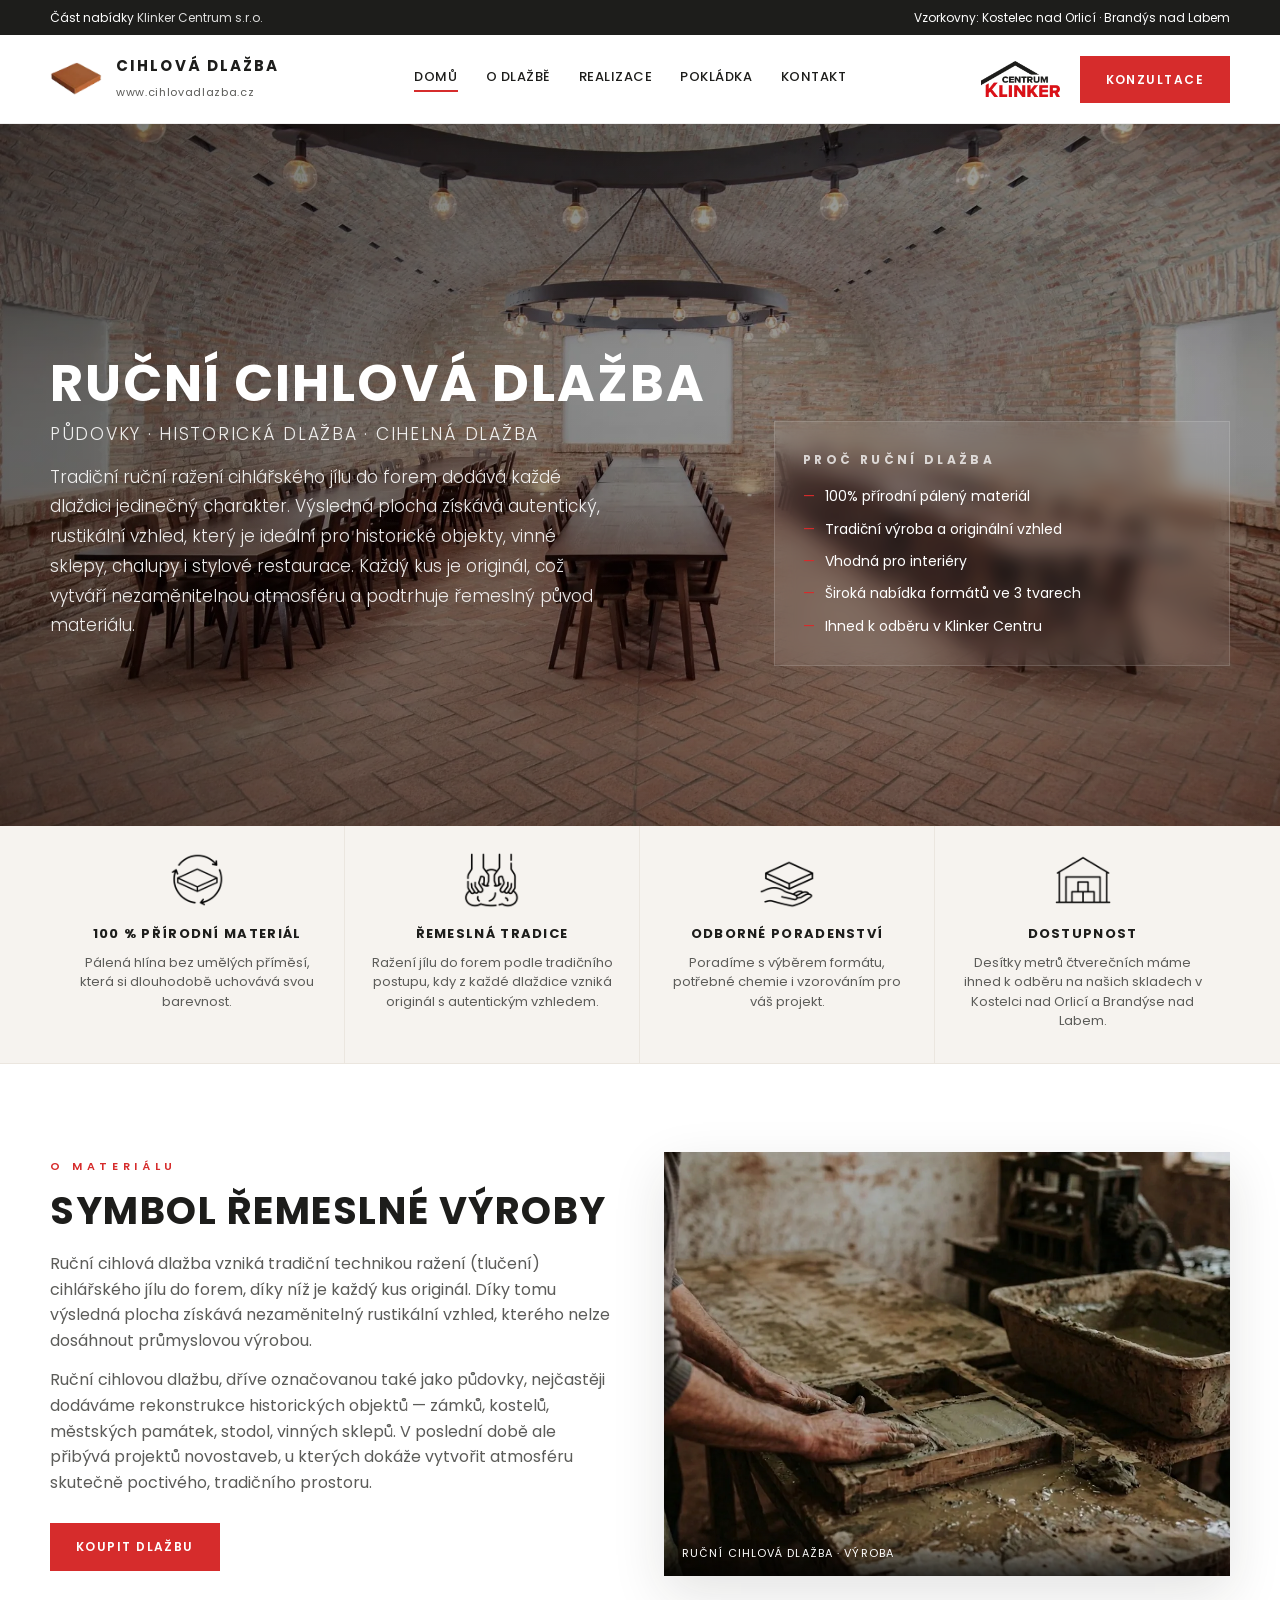
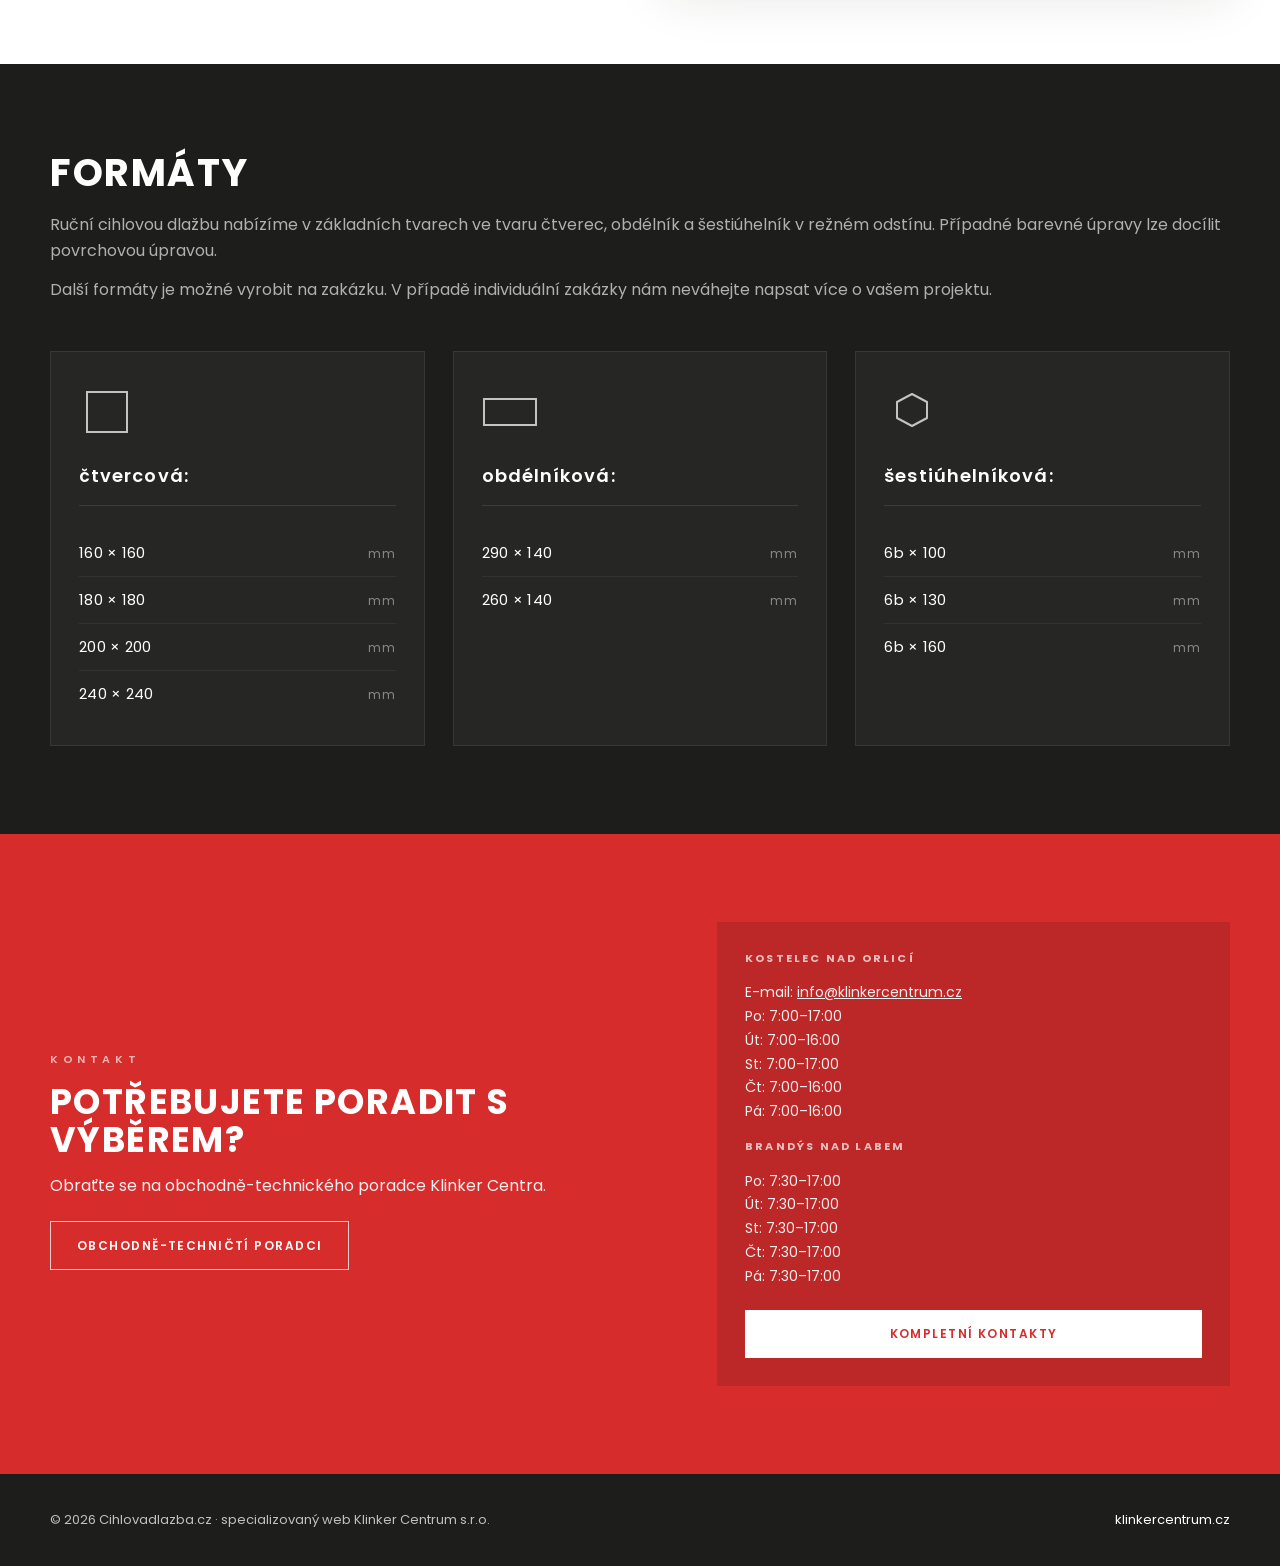
==== commit 4586b5c8: "Add files via upload" ====
--- a/index.html
+++ b/index.html
@@ -3,6 +3,8 @@
 <head>
   <meta charset="UTF-8" />
   <meta name="viewport" content="width=device-width, initial-scale=1" />
+  <link rel="icon" href="assets/cihlovadlazba/ikony/ikona_vlevo_nahore.webp" type="image/webp" />
+  <link rel="apple-touch-icon" href="assets/cihlovadlazba/ikony/ikona_vlevo_nahore.webp" />
   <title>Cihlová dlažba | Ruční cihlová dlažba – Klinker Centrum</title>
   <link rel="preconnect" href="https://fonts.gstatic.com" crossorigin />
   <link href="https://fonts.googleapis.com/css2?family=Poppins:wght@300;400;500;600;700&display=swap" rel="stylesheet" />
@@ -157,7 +159,9 @@
       <div class="format-groups">
         <article class="format-group">
           <div class="format-shape-wrap" aria-hidden="true">
-            <div class="format-shape format-shape--square"></div>
+            <svg class="format-shape format-shape--square" viewBox="0 0 44 44" width="44" height="44" focusable="false" aria-hidden="true">
+              <rect x="2" y="2" width="40" height="40" fill="none" stroke="currentColor" stroke-width="2" />
+            </svg>
           </div>
           <h3 class="format-group-title">Čtvercová</h3>
           <ul class="format-sizes">
@@ -169,7 +173,9 @@
         </article>
         <article class="format-group">
           <div class="format-shape-wrap" aria-hidden="true">
-            <div class="format-shape format-shape--rect"></div>
+            <svg class="format-shape format-shape--rect" viewBox="0 0 56 30" width="56" height="30" focusable="false" aria-hidden="true">
+              <rect x="2" y="2" width="52" height="26" fill="none" stroke="currentColor" stroke-width="2" />
+            </svg>
           </div>
           <h3 class="format-group-title">Obdélníková</h3>
           <ul class="format-sizes">
@@ -179,7 +185,9 @@
         </article>
         <article class="format-group">
           <div class="format-shape-wrap" aria-hidden="true">
-            <img class="format-shape format-shape--hex" src="assets/cihlovadlazba/formaty/sestiuhelnik.webp" alt="" width="44" height="44" />
+            <svg class="format-shape format-shape--hex" viewBox="0 0 44 44" width="44" height="44" focusable="false" aria-hidden="true">
+              <polygon points="22,4 37,12 37,28 22,36 7,28 7,12" fill="none" stroke="currentColor" stroke-width="2" stroke-linejoin="round" />
+            </svg>
           </div>
           <h3 class="format-group-title">Šestiúhelníková</h3>
           <ul class="format-sizes">
--- a/assets/cihlovadlazba/site.css
+++ b/assets/cihlovadlazba/site.css
@@ -486,25 +486,19 @@
       align-items: center;
       justify-content: center;
       flex-shrink: 0;
+      color: rgba(255, 255, 255, 0.72);
     }
 
     .format-shape {
-      border: 2px solid #fff;
-      box-sizing: border-box;
+      display: block;
+      flex-shrink: 0;
     }
 
     .format-shape--square { width: 44px; height: 44px; }
 
     .format-shape--rect { width: 56px; height: 30px; }
 
-    .format-shape--hex {
-      width: 44px;
-      height: 44px;
-      border: none;
-      background: none;
-      object-fit: contain;
-      display: block;
-    }
+    .format-shape--hex { width: 44px; height: 44px; }
 
     .format-group-title {
       font-size: 18px;
@@ -850,20 +844,6 @@
     }
 
     .footer-inner a { color: #fff; }
-
-    .mockup-badge {
-      position: fixed;
-      right: 18px;
-      bottom: 18px;
-      background: var(--ink);
-      color: #fff;
-      font-size: 11px;
-      letter-spacing: 0.14em;
-      text-transform: uppercase;
-      padding: 10px 14px;
-      z-index: 200;
-      box-shadow: var(--shadow);
-    }
 
     @media (max-width: 960px) {
       header.site-header {
